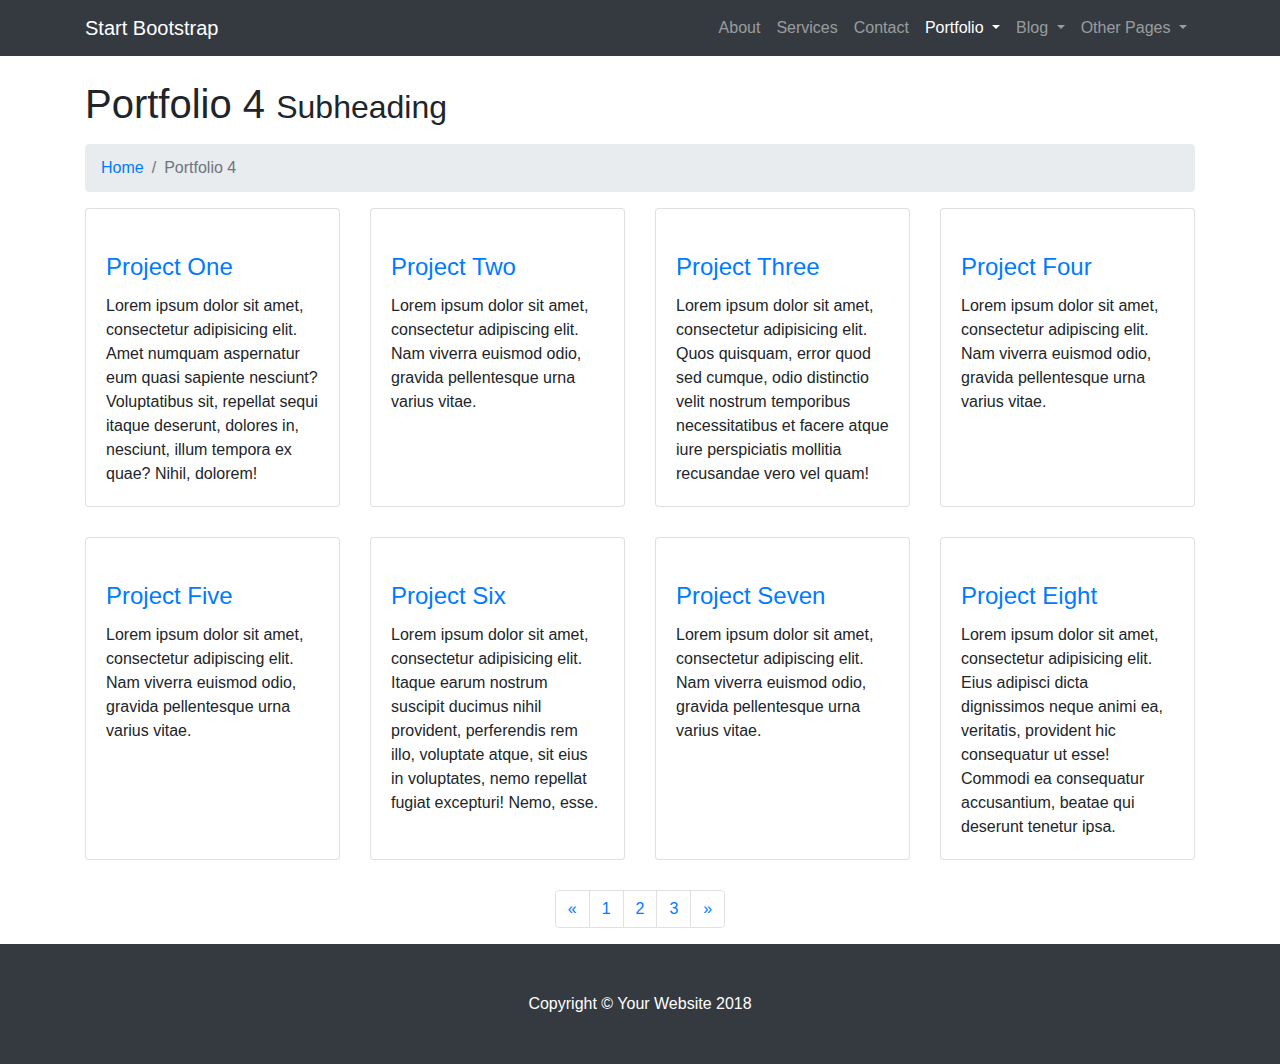
==== projet_groupe/projet_groupe/archaia/portfolio-4-col.html @ db4db919 "Add files via upload" ====
<!DOCTYPE html>
<html lang="en">

  <head>

    <meta charset="utf-8">
    <meta name="viewport" content="width=device-width, initial-scale=1, shrink-to-fit=no">
    <meta name="description" content="">
    <meta name="author" content="">

    <title>Modern Business - Start Bootstrap Template</title>

    <!-- Bootstrap core CSS -->
    <link href="vendor/bootstrap/css/bootstrap.min.css" rel="stylesheet">

    <!-- Custom styles for this template -->
    <link href="css/modern-business.css" rel="stylesheet">

  </head>

  <body>

    <!-- Navigation -->
    <nav class="navbar fixed-top navbar-expand-lg navbar-dark bg-dark fixed-top">
      <div class="container">
        <a class="navbar-brand" href="index.html">Start Bootstrap</a>
        <button class="navbar-toggler navbar-toggler-right" type="button" data-toggle="collapse" data-target="#navbarResponsive" aria-controls="navbarResponsive" aria-expanded="false" aria-label="Toggle navigation">
          <span class="navbar-toggler-icon"></span>
        </button>
        <div class="collapse navbar-collapse" id="navbarResponsive">
          <ul class="navbar-nav ml-auto">
            <li class="nav-item">
              <a class="nav-link" href="about.html">About</a>
            </li>
            <li class="nav-item">
              <a class="nav-link" href="services.html">Services</a>
            </li>
            <li class="nav-item">
              <a class="nav-link" href="contact.html">Contact</a>
            </li>
            <li class="nav-item active dropdown">
              <a class="nav-link dropdown-toggle" href="#" id="navbarDropdownPortfolio" data-toggle="dropdown" aria-haspopup="true" aria-expanded="false">
                Portfolio
              </a>
              <div class="dropdown-menu dropdown-menu-right" aria-labelledby="navbarDropdownPortfolio">
                <a class="dropdown-item" href="portfolio-1-col.html">1 Column Portfolio</a>
                <a class="dropdown-item" href="portfolio-2-col.html">2 Column Portfolio</a>
                <a class="dropdown-item" href="portfolio-3-col.html">3 Column Portfolio</a>
                <a class="dropdown-item active" href="portfolio-4-col.html">4 Column Portfolio</a>
                <a class="dropdown-item" href="portfolio-item.html">Single Portfolio Item</a>
              </div>
            </li>
            <li class="nav-item dropdown">
              <a class="nav-link dropdown-toggle" href="#" id="navbarDropdownBlog" data-toggle="dropdown" aria-haspopup="true" aria-expanded="false">
                Blog
              </a>
              <div class="dropdown-menu dropdown-menu-right" aria-labelledby="navbarDropdownBlog">
                <a class="dropdown-item" href="blog-home-1.html">Blog Home 1</a>
                <a class="dropdown-item" href="blog-home-2.html">Blog Home 2</a>
                <a class="dropdown-item" href="blog-post.html">Blog Post</a>
              </div>
            </li>
            <li class="nav-item dropdown">
              <a class="nav-link dropdown-toggle" href="#" id="navbarDropdownBlog" data-toggle="dropdown" aria-haspopup="true" aria-expanded="false">
                Other Pages
              </a>
              <div class="dropdown-menu dropdown-menu-right" aria-labelledby="navbarDropdownBlog">
                <a class="dropdown-item" href="full-width.html">Full Width Page</a>
                <a class="dropdown-item" href="sidebar.html">Sidebar Page</a>
                <a class="dropdown-item" href="faq.html">FAQ</a>
                <a class="dropdown-item" href="404.html">404</a>
                <a class="dropdown-item" href="pricing.html">Pricing Table</a>
              </div>
            </li>
          </ul>
        </div>
      </div>
    </nav>

    <!-- Page Content -->
    <div class="container">

      <!-- Page Heading/Breadcrumbs -->
      <h1 class="mt-4 mb-3">Portfolio 4
        <small>Subheading</small>
      </h1>

      <ol class="breadcrumb">
        <li class="breadcrumb-item">
          <a href="index.html">Home</a>
        </li>
        <li class="breadcrumb-item active">Portfolio 4</li>
      </ol>

      <div class="row">
        <div class="col-lg-3 col-md-4 col-sm-6 portfolio-item">
          <div class="card h-100">
            <a href="#"><img class="card-img-top" src="http://placehold.it/700x400" alt=""></a>
            <div class="card-body">
              <h4 class="card-title">
                <a href="#">Project One</a>
              </h4>
              <p class="card-text">Lorem ipsum dolor sit amet, consectetur adipisicing elit. Amet numquam aspernatur eum quasi sapiente nesciunt? Voluptatibus sit, repellat sequi itaque deserunt, dolores in, nesciunt, illum tempora ex quae? Nihil, dolorem!</p>
            </div>
          </div>
        </div>
        <div class="col-lg-3 col-md-4 col-sm-6 portfolio-item">
          <div class="card h-100">
            <a href="#"><img class="card-img-top" src="http://placehold.it/700x400" alt=""></a>
            <div class="card-body">
              <h4 class="card-title">
                <a href="#">Project Two</a>
              </h4>
              <p class="card-text">Lorem ipsum dolor sit amet, consectetur adipiscing elit. Nam viverra euismod odio, gravida pellentesque urna varius vitae.</p>
            </div>
          </div>
        </div>
        <div class="col-lg-3 col-md-4 col-sm-6 portfolio-item">
          <div class="card h-100">
            <a href="#"><img class="card-img-top" src="http://placehold.it/700x400" alt=""></a>
            <div class="card-body">
              <h4 class="card-title">
                <a href="#">Project Three</a>
              </h4>
              <p class="card-text">Lorem ipsum dolor sit amet, consectetur adipisicing elit. Quos quisquam, error quod sed cumque, odio distinctio velit nostrum temporibus necessitatibus et facere atque iure perspiciatis mollitia recusandae vero vel quam!</p>
            </div>
          </div>
        </div>
        <div class="col-lg-3 col-md-4 col-sm-6 portfolio-item">
          <div class="card h-100">
            <a href="#"><img class="card-img-top" src="http://placehold.it/700x400" alt=""></a>
            <div class="card-body">
              <h4 class="card-title">
                <a href="#">Project Four</a>
              </h4>
              <p class="card-text">Lorem ipsum dolor sit amet, consectetur adipiscing elit. Nam viverra euismod odio, gravida pellentesque urna varius vitae.</p>
            </div>
          </div>
        </div>
        <div class="col-lg-3 col-md-4 col-sm-6 portfolio-item">
          <div class="card h-100">
            <a href="#"><img class="card-img-top" src="http://placehold.it/700x400" alt=""></a>
            <div class="card-body">
              <h4 class="card-title">
                <a href="#">Project Five</a>
              </h4>
              <p class="card-text">Lorem ipsum dolor sit amet, consectetur adipiscing elit. Nam viverra euismod odio, gravida pellentesque urna varius vitae.</p>
            </div>
          </div>
        </div>
        <div class="col-lg-3 col-md-4 col-sm-6 portfolio-item">
          <div class="card h-100">
            <a href="#"><img class="card-img-top" src="http://placehold.it/700x400" alt=""></a>
            <div class="card-body">
              <h4 class="card-title">
                <a href="#">Project Six</a>
              </h4>
              <p class="card-text">Lorem ipsum dolor sit amet, consectetur adipisicing elit. Itaque earum nostrum suscipit ducimus nihil provident, perferendis rem illo, voluptate atque, sit eius in voluptates, nemo repellat fugiat excepturi! Nemo, esse.</p>
            </div>
          </div>
        </div>
        <div class="col-lg-3 col-md-4 col-sm-6 portfolio-item">
          <div class="card h-100">
            <a href="#"><img class="card-img-top" src="http://placehold.it/700x400" alt=""></a>
            <div class="card-body">
              <h4 class="card-title">
                <a href="#">Project Seven</a>
              </h4>
              <p class="card-text">Lorem ipsum dolor sit amet, consectetur adipiscing elit. Nam viverra euismod odio, gravida pellentesque urna varius vitae.</p>
            </div>
          </div>
        </div>
        <div class="col-lg-3 col-md-4 col-sm-6 portfolio-item">
          <div class="card h-100">
            <a href="#"><img class="card-img-top" src="http://placehold.it/700x400" alt=""></a>
            <div class="card-body">
              <h4 class="card-title">
                <a href="#">Project Eight</a>
              </h4>
              <p class="card-text">Lorem ipsum dolor sit amet, consectetur adipisicing elit. Eius adipisci dicta dignissimos neque animi ea, veritatis, provident hic consequatur ut esse! Commodi ea consequatur accusantium, beatae qui deserunt tenetur ipsa.</p>
            </div>
          </div>
        </div>
      </div>

      <!-- Pagination -->
      <ul class="pagination justify-content-center">
        <li class="page-item">
          <a class="page-link" href="#" aria-label="Previous">
            <span aria-hidden="true">&laquo;</span>
            <span class="sr-only">Previous</span>
          </a>
        </li>
        <li class="page-item">
          <a class="page-link" href="#">1</a>
        </li>
        <li class="page-item">
          <a class="page-link" href="#">2</a>
        </li>
        <li class="page-item">
          <a class="page-link" href="#">3</a>
        </li>
        <li class="page-item">
          <a class="page-link" href="#" aria-label="Next">
            <span aria-hidden="true">&raquo;</span>
            <span class="sr-only">Next</span>
          </a>
        </li>
      </ul>

    </div>
    <!-- /.container -->

    <!-- Footer -->
    <footer class="py-5 bg-dark">
      <div class="container">
        <p class="m-0 text-center text-white">Copyright &copy; Your Website 2018</p>
      </div>
      <!-- /.container -->
    </footer>

    <!-- Bootstrap core JavaScript -->
    <script src="vendor/jquery/jquery.min.js"></script>
    <script src="vendor/bootstrap/js/bootstrap.bundle.min.js"></script>

  </body>

</html>
---- projet_groupe/projet_groupe/archaia/css/modern-business.css ----
/*!
 * Start Bootstrap - Modern Business (https://startbootstrap.com/template-overviews/modern-business)
 * Copyright 2013-2017 Start Bootstrap
 * Licensed under MIT (https://github.com/BlackrockDigital/startbootstrap-logomodern-business-nav/blob/master/LICENSE)
 */

body {
  padding-top: 54px;
}

@media (min-width: 992px) {
  body {
    padding-top: 56px;
  }
}

.carousel-item {
  height: 65vh;
  min-height: 300px;
  background: no-repeat center center scroll;
  -webkit-background-size: cover;
  -moz-background-size: cover;
  -o-background-size: cover;
  background-size: cover;
}

.portfolio-item {
  margin-bottom: 30px;
}
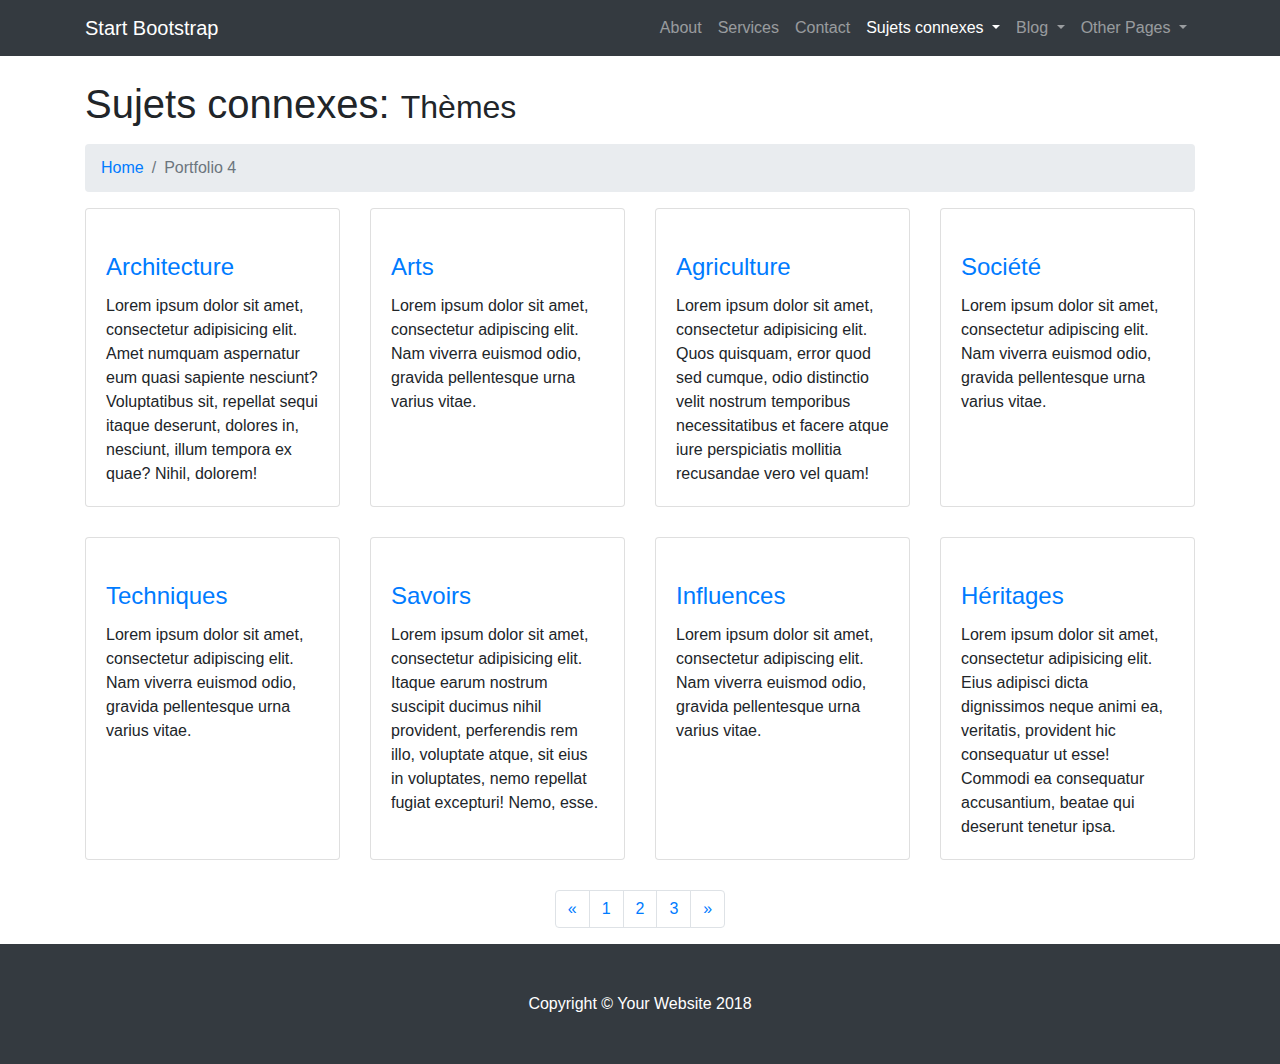
==== commit 0dd647eb: "Update portfolio-4-col.html" ====
--- a/projet_groupe/projet_groupe/archaia/portfolio-4-col.html
+++ b/projet_groupe/projet_groupe/archaia/portfolio-4-col.html
@@ -40,13 +40,13 @@
             </li>
             <li class="nav-item active dropdown">
               <a class="nav-link dropdown-toggle" href="#" id="navbarDropdownPortfolio" data-toggle="dropdown" aria-haspopup="true" aria-expanded="false">
-                Portfolio
+                Sujets connexes
               </a>
               <div class="dropdown-menu dropdown-menu-right" aria-labelledby="navbarDropdownPortfolio">
-                <a class="dropdown-item" href="portfolio-1-col.html">1 Column Portfolio</a>
+                <!-- <a class="dropdown-item" href="portfolio-1-col.html">1 Column Portfolio</a>
                 <a class="dropdown-item" href="portfolio-2-col.html">2 Column Portfolio</a>
-                <a class="dropdown-item" href="portfolio-3-col.html">3 Column Portfolio</a>
-                <a class="dropdown-item active" href="portfolio-4-col.html">4 Column Portfolio</a>
+                <a class="dropdown-item" href="portfolio-3-col.html">3 Column Portfolio</a> -->
+                <a class="dropdown-item active" href="portfolio-4-col.html">Thèmes</a>
                 <a class="dropdown-item" href="portfolio-item.html">Single Portfolio Item</a>
               </div>
             </li>
@@ -81,8 +81,8 @@
     <div class="container">
 
       <!-- Page Heading/Breadcrumbs -->
-      <h1 class="mt-4 mb-3">Portfolio 4
-        <small>Subheading</small>
+      <h1 class="mt-4 mb-3">Sujets connexes:
+        <small>Thèmes</small>
       </h1>
 
       <ol class="breadcrumb">
@@ -98,7 +98,7 @@
             <a href="#"><img class="card-img-top" src="http://placehold.it/700x400" alt=""></a>
             <div class="card-body">
               <h4 class="card-title">
-                <a href="#">Project One</a>
+                <a href="#">Architecture</a>
               </h4>
               <p class="card-text">Lorem ipsum dolor sit amet, consectetur adipisicing elit. Amet numquam aspernatur eum quasi sapiente nesciunt? Voluptatibus sit, repellat sequi itaque deserunt, dolores in, nesciunt, illum tempora ex quae? Nihil, dolorem!</p>
             </div>
@@ -109,18 +109,18 @@
             <a href="#"><img class="card-img-top" src="http://placehold.it/700x400" alt=""></a>
             <div class="card-body">
               <h4 class="card-title">
-                <a href="#">Project Two</a>
-              </h4>
-              <p class="card-text">Lorem ipsum dolor sit amet, consectetur adipiscing elit. Nam viverra euismod odio, gravida pellentesque urna varius vitae.</p>
-            </div>
-          </div>
-        </div>
-        <div class="col-lg-3 col-md-4 col-sm-6 portfolio-item">
-          <div class="card h-100">
-            <a href="#"><img class="card-img-top" src="http://placehold.it/700x400" alt=""></a>
-            <div class="card-body">
-              <h4 class="card-title">
-                <a href="#">Project Three</a>
+                <a href="#">Arts</a>
+              </h4>
+              <p class="card-text">Lorem ipsum dolor sit amet, consectetur adipiscing elit. Nam viverra euismod odio, gravida pellentesque urna varius vitae.</p>
+            </div>
+          </div>
+        </div>
+        <div class="col-lg-3 col-md-4 col-sm-6 portfolio-item">
+          <div class="card h-100">
+            <a href="#"><img class="card-img-top" src="http://placehold.it/700x400" alt=""></a>
+            <div class="card-body">
+              <h4 class="card-title">
+                <a href="#">Agriculture</a>
               </h4>
               <p class="card-text">Lorem ipsum dolor sit amet, consectetur adipisicing elit. Quos quisquam, error quod sed cumque, odio distinctio velit nostrum temporibus necessitatibus et facere atque iure perspiciatis mollitia recusandae vero vel quam!</p>
             </div>
@@ -131,29 +131,29 @@
             <a href="#"><img class="card-img-top" src="http://placehold.it/700x400" alt=""></a>
             <div class="card-body">
               <h4 class="card-title">
-                <a href="#">Project Four</a>
-              </h4>
-              <p class="card-text">Lorem ipsum dolor sit amet, consectetur adipiscing elit. Nam viverra euismod odio, gravida pellentesque urna varius vitae.</p>
-            </div>
-          </div>
-        </div>
-        <div class="col-lg-3 col-md-4 col-sm-6 portfolio-item">
-          <div class="card h-100">
-            <a href="#"><img class="card-img-top" src="http://placehold.it/700x400" alt=""></a>
-            <div class="card-body">
-              <h4 class="card-title">
-                <a href="#">Project Five</a>
-              </h4>
-              <p class="card-text">Lorem ipsum dolor sit amet, consectetur adipiscing elit. Nam viverra euismod odio, gravida pellentesque urna varius vitae.</p>
-            </div>
-          </div>
-        </div>
-        <div class="col-lg-3 col-md-4 col-sm-6 portfolio-item">
-          <div class="card h-100">
-            <a href="#"><img class="card-img-top" src="http://placehold.it/700x400" alt=""></a>
-            <div class="card-body">
-              <h4 class="card-title">
-                <a href="#">Project Six</a>
+                <a href="#">Société</a>
+              </h4>
+              <p class="card-text">Lorem ipsum dolor sit amet, consectetur adipiscing elit. Nam viverra euismod odio, gravida pellentesque urna varius vitae.</p>
+            </div>
+          </div>
+        </div>
+        <div class="col-lg-3 col-md-4 col-sm-6 portfolio-item">
+          <div class="card h-100">
+            <a href="#"><img class="card-img-top" src="http://placehold.it/700x400" alt=""></a>
+            <div class="card-body">
+              <h4 class="card-title">
+                <a href="#">Techniques</a>
+              </h4>
+              <p class="card-text">Lorem ipsum dolor sit amet, consectetur adipiscing elit. Nam viverra euismod odio, gravida pellentesque urna varius vitae.</p>
+            </div>
+          </div>
+        </div>
+        <div class="col-lg-3 col-md-4 col-sm-6 portfolio-item">
+          <div class="card h-100">
+            <a href="#"><img class="card-img-top" src="http://placehold.it/700x400" alt=""></a>
+            <div class="card-body">
+              <h4 class="card-title">
+                <a href="#">Savoirs</a>
               </h4>
               <p class="card-text">Lorem ipsum dolor sit amet, consectetur adipisicing elit. Itaque earum nostrum suscipit ducimus nihil provident, perferendis rem illo, voluptate atque, sit eius in voluptates, nemo repellat fugiat excepturi! Nemo, esse.</p>
             </div>
@@ -164,18 +164,18 @@
             <a href="#"><img class="card-img-top" src="http://placehold.it/700x400" alt=""></a>
             <div class="card-body">
               <h4 class="card-title">
-                <a href="#">Project Seven</a>
-              </h4>
-              <p class="card-text">Lorem ipsum dolor sit amet, consectetur adipiscing elit. Nam viverra euismod odio, gravida pellentesque urna varius vitae.</p>
-            </div>
-          </div>
-        </div>
-        <div class="col-lg-3 col-md-4 col-sm-6 portfolio-item">
-          <div class="card h-100">
-            <a href="#"><img class="card-img-top" src="http://placehold.it/700x400" alt=""></a>
-            <div class="card-body">
-              <h4 class="card-title">
-                <a href="#">Project Eight</a>
+                <a href="#">Influences</a>
+              </h4>
+              <p class="card-text">Lorem ipsum dolor sit amet, consectetur adipiscing elit. Nam viverra euismod odio, gravida pellentesque urna varius vitae.</p>
+            </div>
+          </div>
+        </div>
+        <div class="col-lg-3 col-md-4 col-sm-6 portfolio-item">
+          <div class="card h-100">
+            <a href="#"><img class="card-img-top" src="http://placehold.it/700x400" alt=""></a>
+            <div class="card-body">
+              <h4 class="card-title">
+                <a href="#">Héritages</a>
               </h4>
               <p class="card-text">Lorem ipsum dolor sit amet, consectetur adipisicing elit. Eius adipisci dicta dignissimos neque animi ea, veritatis, provident hic consequatur ut esse! Commodi ea consequatur accusantium, beatae qui deserunt tenetur ipsa.</p>
             </div>
